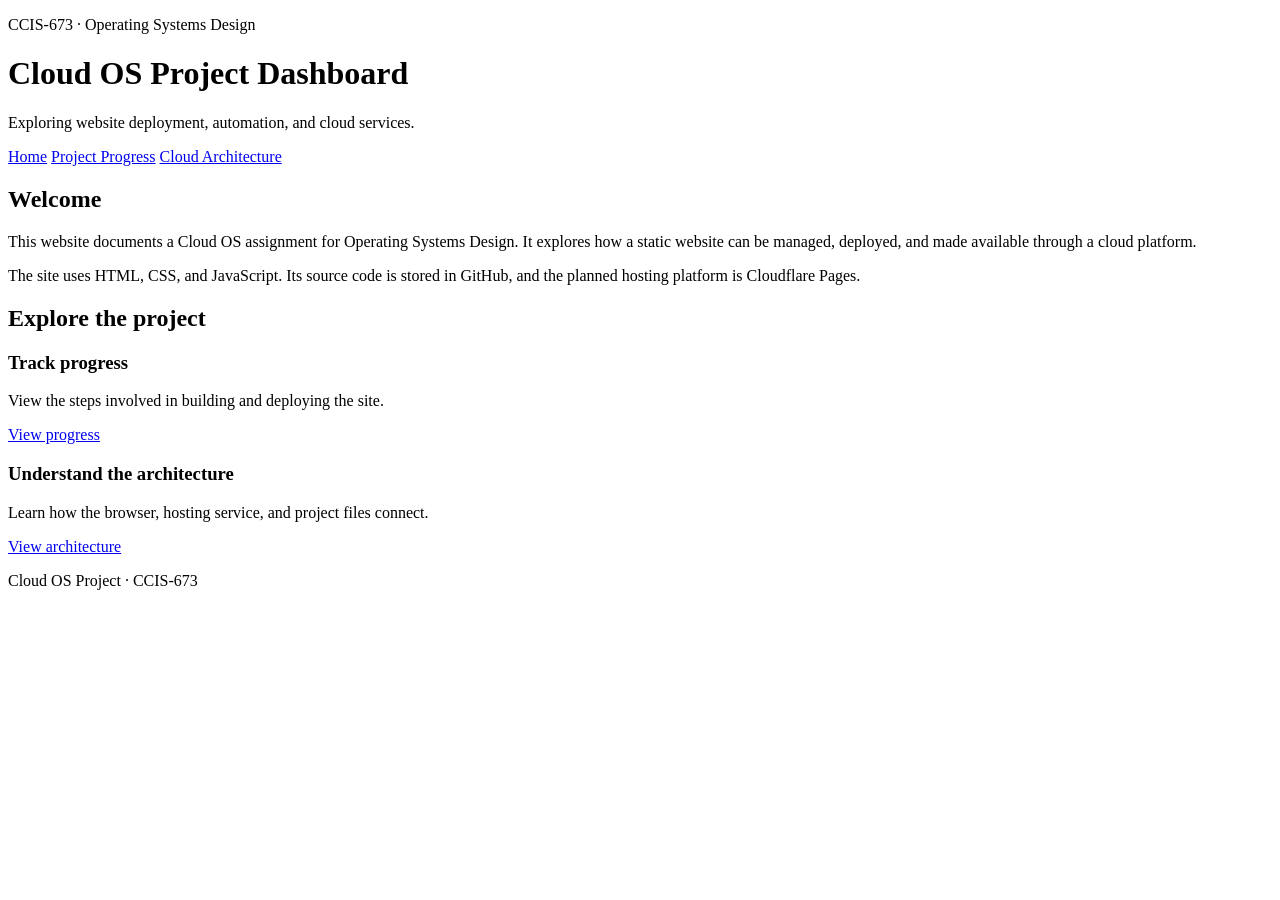
==== index.html @ 99e81b80 "Create index.html for Cloud OS Project Dashboard This HTML file serves as the main structure for the" ====
<!DOCTYPE html>
<html lang="en">
<head>
  <meta charset="UTF-8">
  <meta name="viewport" content="width=device-width, initial-scale=1.0">
  <title>Cloud OS Project Dashboard</title>
  <link rel="stylesheet" href="style.css">
</head>
<body>
  <header>
    <div class="container">
      <p class="eyebrow">CCIS-673 · Operating Systems Design</p>
      <h1>Cloud OS Project Dashboard</h1>
      <p>Exploring website deployment, automation, and cloud services.</p>
    </div>
  </header>

  <nav aria-label="Main navigation">
    <div class="container nav-links">
      <a href="index.html" aria-current="page">Home</a>
      <a href="progress.html">Project Progress</a>
      <a href="architecture.html">Cloud Architecture</a>
    </div>
  </nav>

  <main class="container">
    <section class="card">
      <h2>Welcome</h2>
      <p>
        This website documents a Cloud OS assignment for Operating Systems
        Design. It explores how a static website can be managed, deployed,
        and made available through a cloud platform.
      </p>
      <p>
        The site uses HTML, CSS, and JavaScript. Its source code is stored
        in GitHub, and the planned hosting platform is Cloudflare Pages.
      </p>
    </section>

    <section class="card">
      <h2>Explore the project</h2>
      <div class="grid">
        <div>
          <h3>Track progress</h3>
          <p>View the steps involved in building and deploying the site.</p>
          <a class="button" href="progress.html">View progress</a>
        </div>
        <div>
          <h3>Understand the architecture</h3>
          <p>Learn how the browser, hosting service, and project files connect.</p>
          <a class="button" href="architecture.html">View architecture</a>
        </div>
      </div>
    </section>
  </main>

  <footer>
    <div class="container">
      <p>Cloud OS Project · CCIS-673</p>
    </div>
  </footer>
</body>
</html>
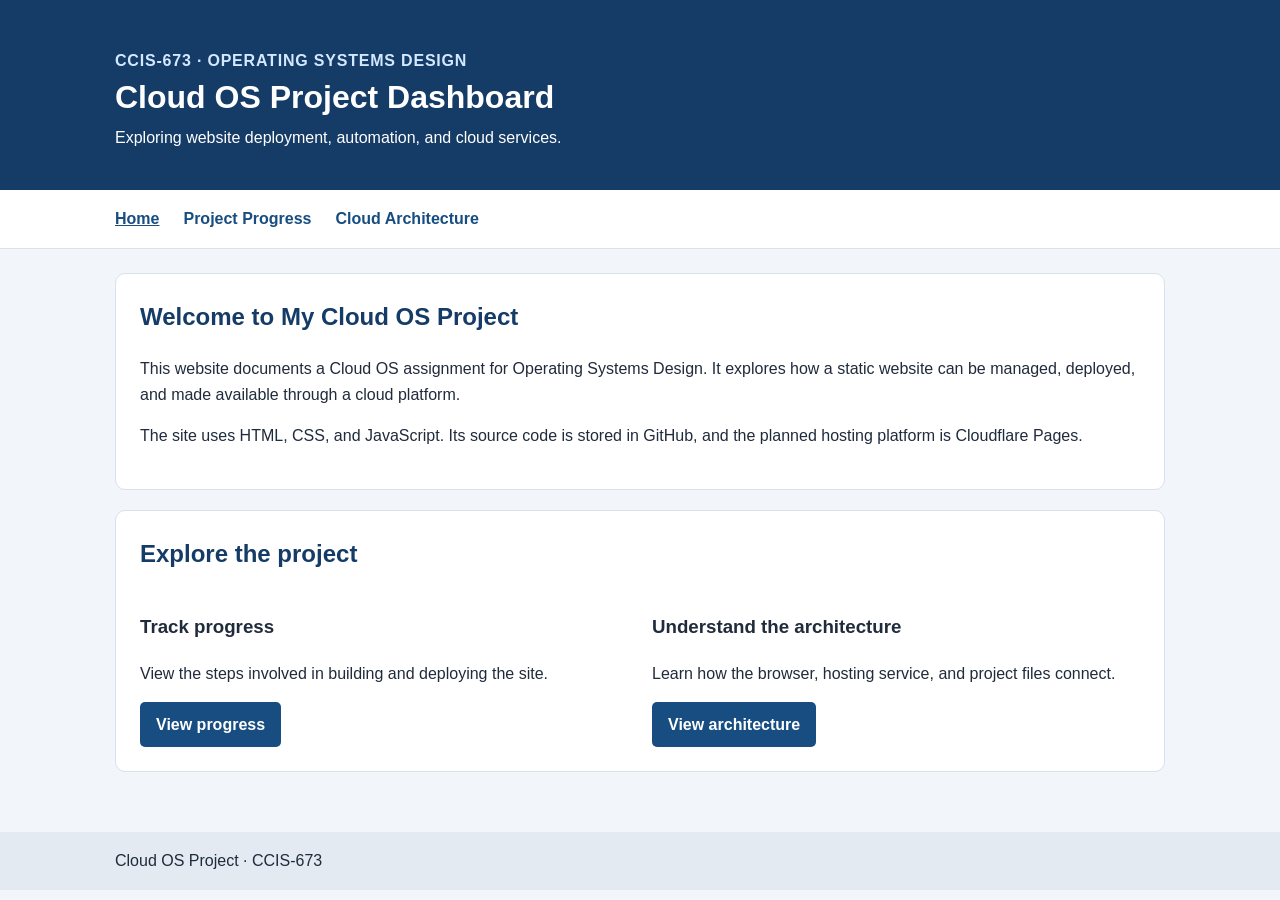
==== commit 141d3dfd: "Improve homepage welcome heading" ====
--- a/index.html
+++ b/index.html
@@ -25,7 +25,7 @@
 
   <main class="container">
     <section class="card">
-      <h2>Welcome</h2>
+      <h2>Welcome to My Cloud OS Project</h2>
       <p>
         This website documents a Cloud OS assignment for Operating Systems
         Design. It explores how a static website can be managed, deployed,
--- a/style.css
+++ b/style.css
@@ -0,0 +1,151 @@
+/* Colors and sizing used throughout the site */
+:root {
+  color-scheme: light;
+  font-family: Arial, Helvetica, sans-serif;
+  color: #202b3c;
+  background: #f2f5fa;
+}
+
+* {
+  box-sizing: border-box;
+}
+
+body {
+  margin: 0;
+  line-height: 1.6;
+}
+
+.container {
+  width: min(100% - 2rem, 1050px);
+  margin: 0 auto;
+}
+
+/* Header and navigation */
+header {
+  background: #153b67;
+  color: #ffffff;
+  padding: 2.5rem 0;
+}
+
+header h1 {
+  margin: 0.3rem 0;
+  line-height: 1.2;
+}
+
+header p {
+  margin: 0.5rem 0 0;
+}
+
+.eyebrow {
+  color: #d4e8ff;
+  font-weight: bold;
+  letter-spacing: 0.05em;
+  text-transform: uppercase;
+}
+
+nav {
+  background: #ffffff;
+  border-bottom: 1px solid #d8e1ec;
+}
+
+.nav-links {
+  display: flex;
+  flex-wrap: wrap;
+  gap: 0.5rem 1.5rem;
+  padding-top: 1rem;
+  padding-bottom: 1rem;
+}
+
+nav a {
+  color: #174d80;
+  font-weight: bold;
+  text-decoration: none;
+}
+
+nav a:hover,
+nav a[aria-current="page"] {
+  text-decoration: underline;
+}
+
+/* Main content */
+main {
+  padding: 1.5rem 0 2.5rem;
+}
+
+.card {
+  background: #ffffff;
+  border: 1px solid #d8e1ec;
+  border-radius: 10px;
+  margin-bottom: 1.25rem;
+  padding: 1.5rem;
+}
+
+.card h2 {
+  color: #153b67;
+  margin-top: 0;
+}
+
+.grid {
+  display: grid;
+  grid-template-columns: repeat(auto-fit, minmax(min(100%, 250px), 1fr));
+  gap: 1.5rem;
+}
+
+a {
+  color: #174d80;
+}
+
+.button,
+button {
+  display: inline-block;
+  background: #174d80;
+  border: 0;
+  border-radius: 5px;
+  color: #ffffff;
+  cursor: pointer;
+  font: inherit;
+  font-weight: bold;
+  padding: 0.6rem 1rem;
+  text-decoration: none;
+}
+
+.button:hover,
+button:hover {
+  background: #10385d;
+}
+
+a:focus-visible,
+button:focus-visible,
+input:focus-visible {
+  outline: 3px solid #ed9b20;
+  outline-offset: 3px;
+}
+
+/* Progress checklist */
+.checklist {
+  display: grid;
+  gap: 0.7rem;
+}
+
+.checklist label {
+  align-items: baseline;
+  display: flex;
+  gap: 0.6rem;
+}
+
+.checklist input {
+  accent-color: #174d80;
+}
+
+#progress-status {
+  font-weight: bold;
+}
+
+footer {
+  background: #e3eaf2;
+  padding: 1rem 0;
+}
+
+footer p {
+  margin: 0;
+}
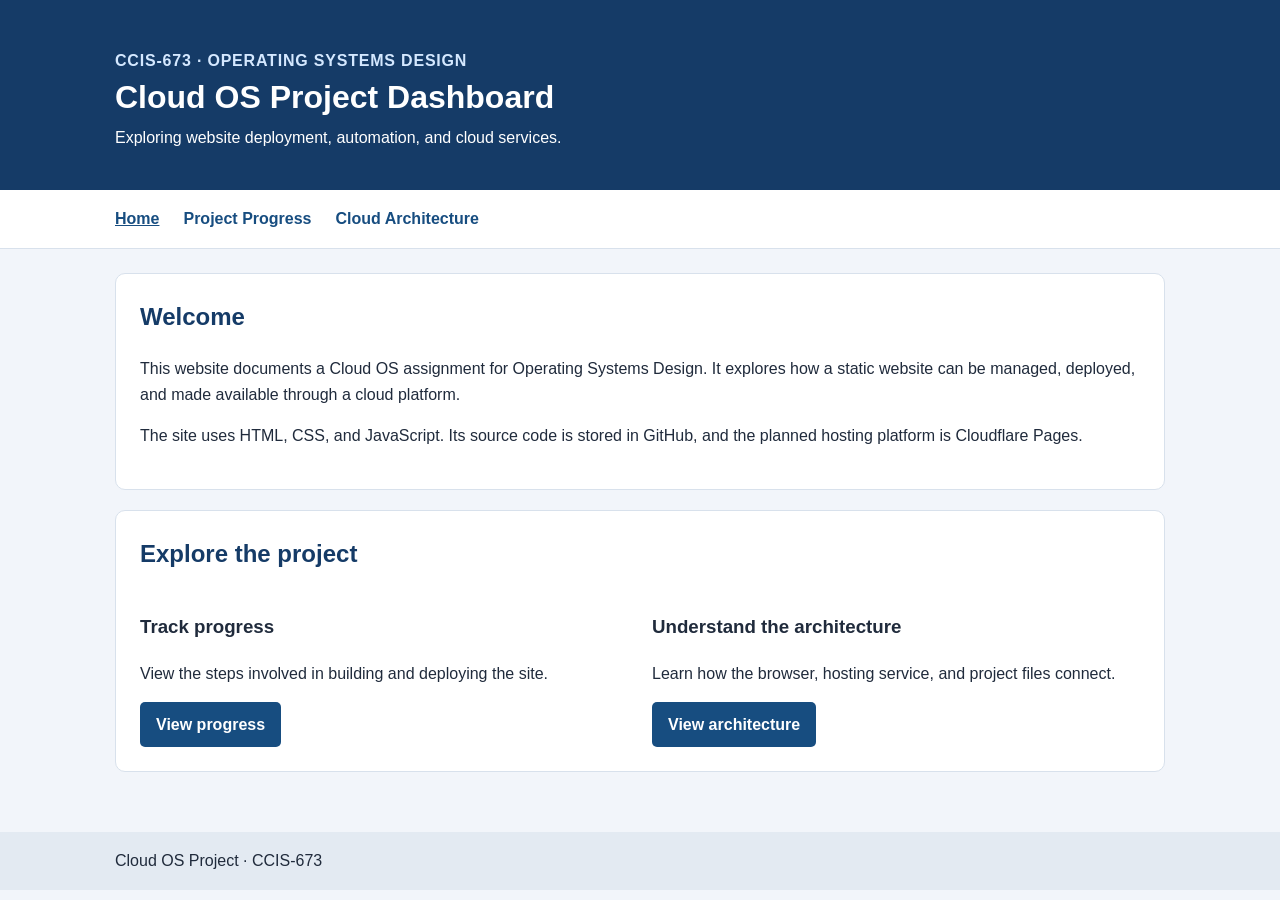
==== commit ceba2be9: "Add introduction page" ====
--- a/index.html
+++ b/index.html
@@ -25,7 +25,7 @@
 
   <main class="container">
     <section class="card">
-      <h2>Welcome to My Cloud OS Project</h2>
+      <h2>Welcome</h2>
       <p>
         This website documents a Cloud OS assignment for Operating Systems
         Design. It explores how a static website can be managed, deployed,
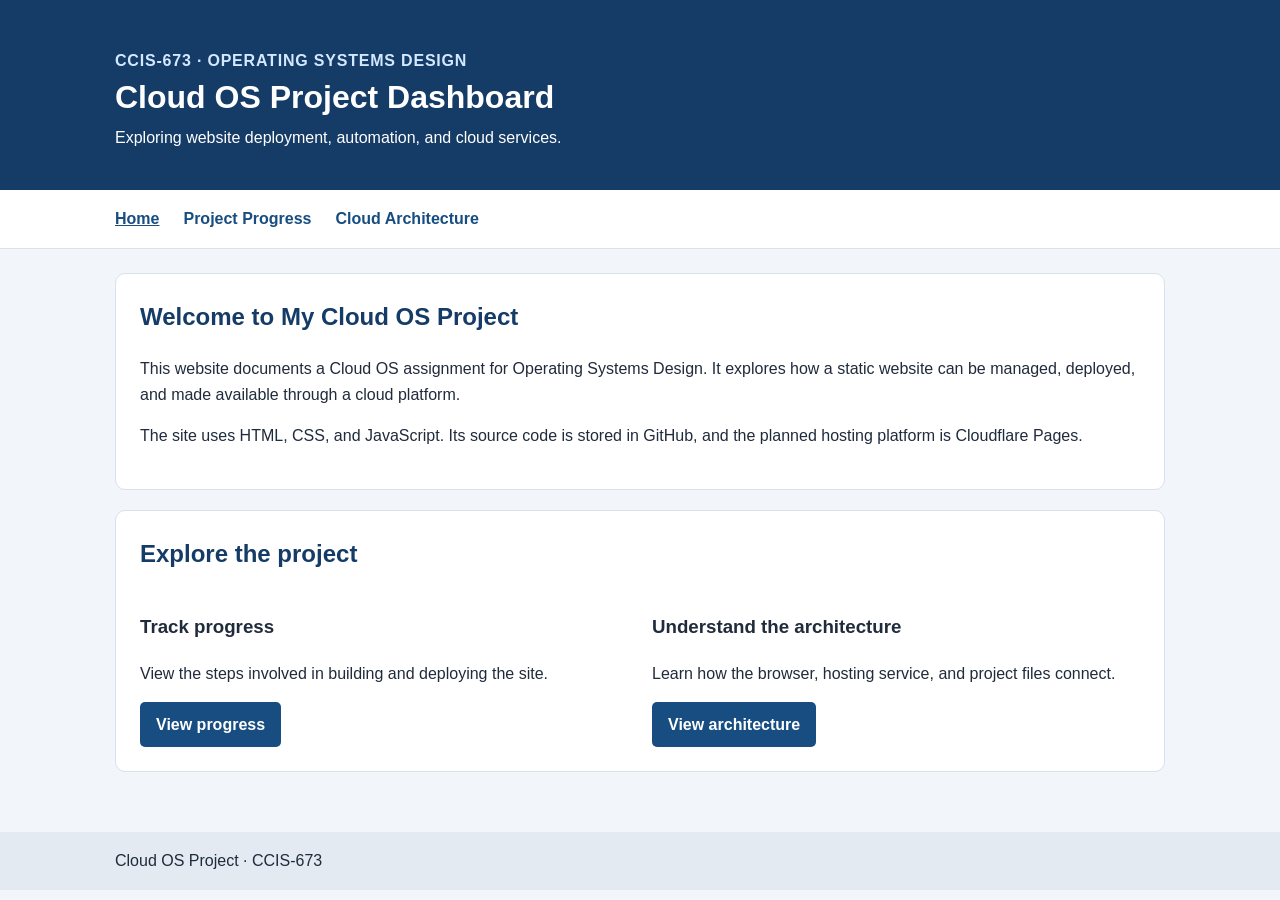
==== commit 773add07: "Improve homepage welcome heading" ====
--- a/index.html
+++ b/index.html
@@ -25,7 +25,7 @@
 
   <main class="container">
     <section class="card">
-      <h2>Welcome</h2>
+      <h2>Welcome to My Cloud OS Project</h2>
       <p>
         This website documents a Cloud OS assignment for Operating Systems
         Design. It explores how a static website can be managed, deployed,
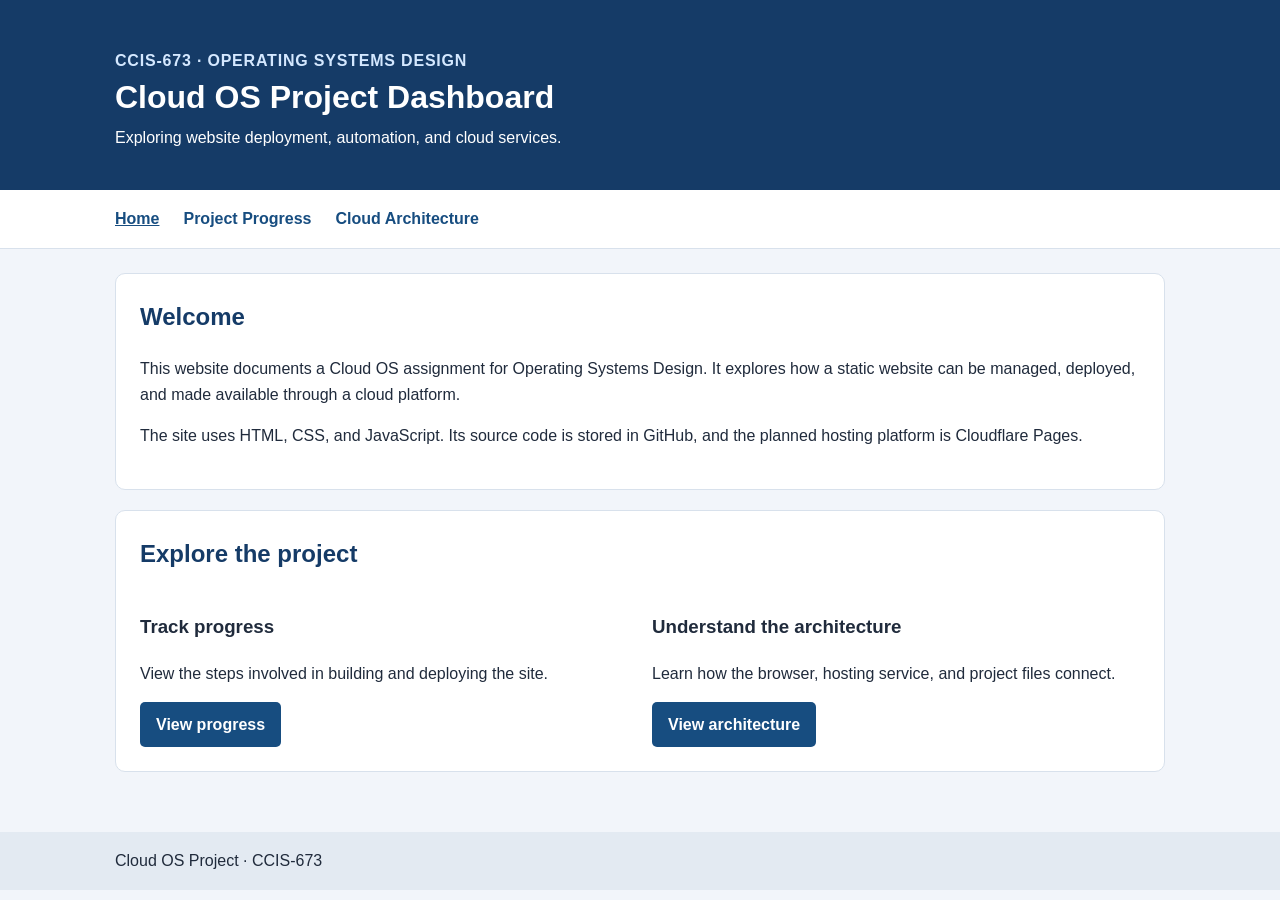
==== commit c0bd45fb: "Roll back welcome heading" ====
--- a/index.html
+++ b/index.html
@@ -25,7 +25,7 @@
 
   <main class="container">
     <section class="card">
-      <h2>Welcome to My Cloud OS Project</h2>
+     <h2>Welcome</h2>
       <p>
         This website documents a Cloud OS assignment for Operating Systems
         Design. It explores how a static website can be managed, deployed,
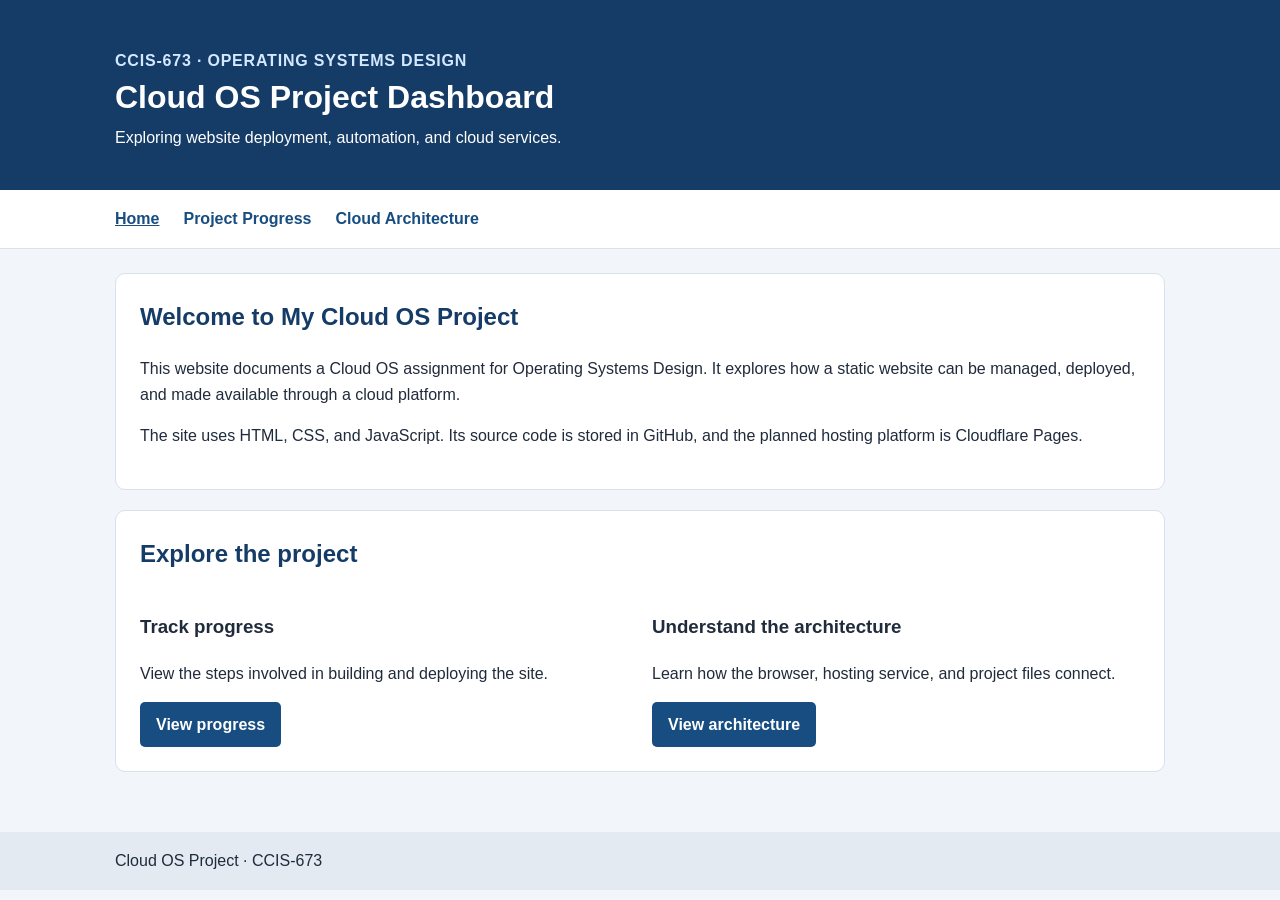
==== commit 0ddf9120: "Restore final welcome heading" ====
--- a/index.html
+++ b/index.html
@@ -25,7 +25,7 @@
 
   <main class="container">
     <section class="card">
-     <h2>Welcome</h2>
+     <h2>Welcome to My Cloud OS Project</h2>
       <p>
         This website documents a Cloud OS assignment for Operating Systems
         Design. It explores how a static website can be managed, deployed,
